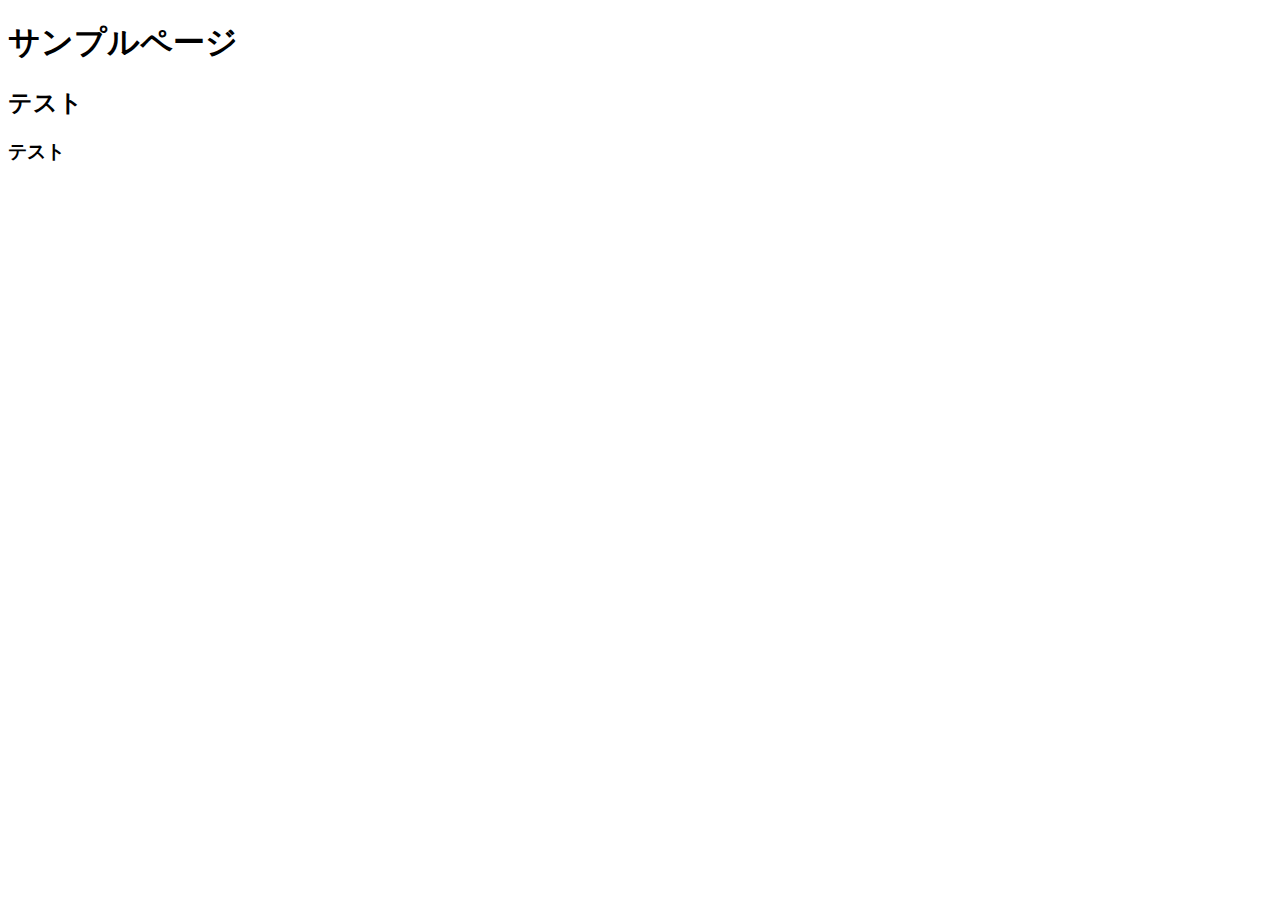
==== index.html @ 2788532e "index.html作成" ====
<!DOCTYPE html>
<html lang="ja">
<head>
    <meta charset="UTF-8">
    <meta name="viewport" content="width=device-width, initial-scale=1.0">
    <title>サンプルページ</title>
</head>
<body>
    <h1>サンプルページ</h1>
    <h2>テスト</h2>
    <h3>テスト</h3>
</body>
</html>
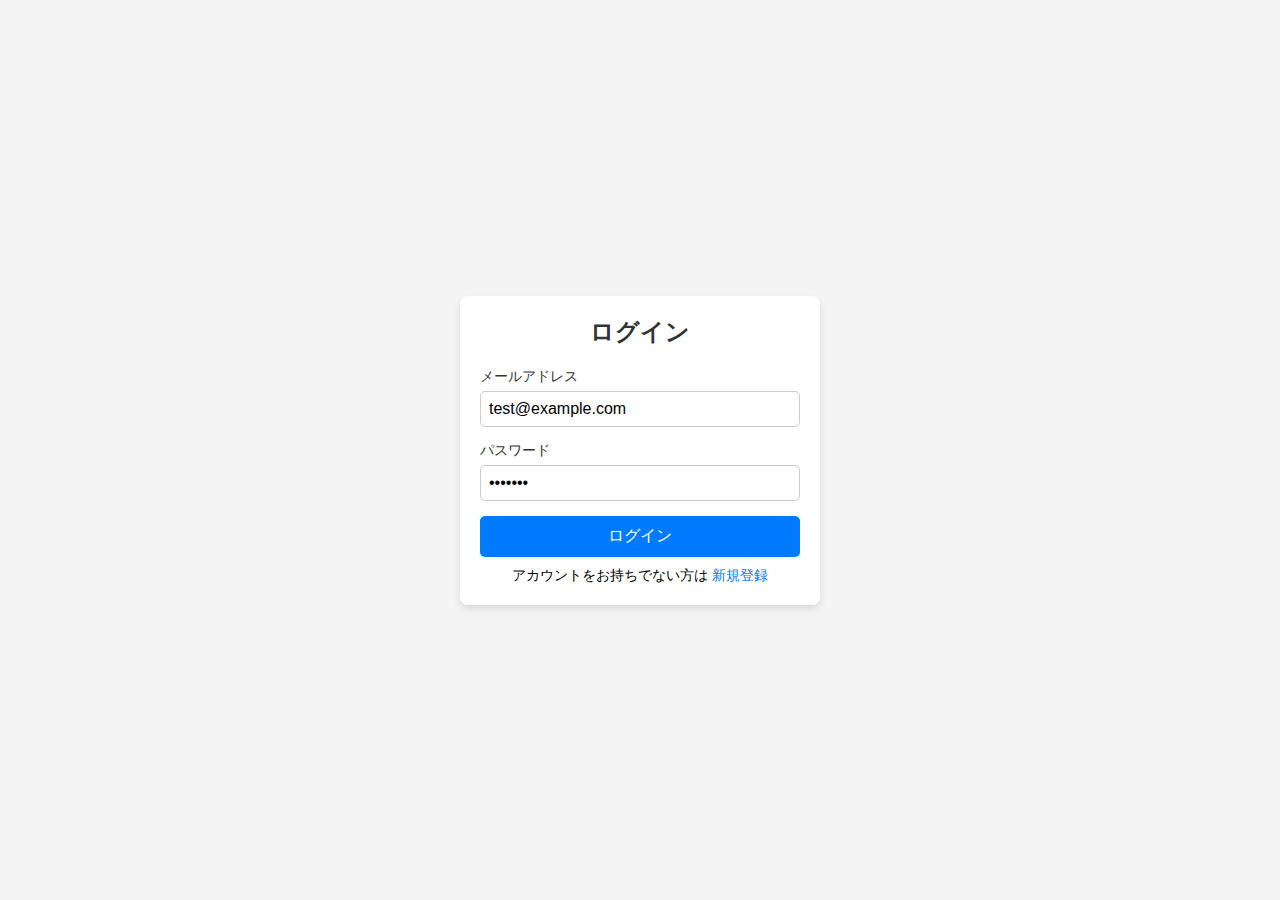
==== commit b79e8ec8: "WIP モック画面作成" ====
--- a/index.html
+++ b/index.html
@@ -3,11 +3,22 @@
 <head>
     <meta charset="UTF-8">
     <meta name="viewport" content="width=device-width, initial-scale=1.0">
-    <title>サンプルページ</title>
+    <title>ログイン - OB・OG会SaaS</title>
+    <link rel="stylesheet" href="login.css">
 </head>
 <body>
-    <h1>サンプルページ</h1>
-    <h2>テスト</h2>
-    <h3>テスト</h3>
+    <div class="login-container">
+        <h1>ログイン</h1>
+        <div class="input-group">
+            <label for="email">メールアドレス</label>
+            <input type="email" id="email" name="email" value="test@example.com" required>
+        </div>
+        <div class="input-group">
+            <label for="password">パスワード</label>
+            <input type="password" id="password" name="password" value="pass123" required>
+        </div>
+        <button class="login-button" onclick="location.href='member.html'">ログイン</button>
+        <p class="register-link">アカウントをお持ちでない方は <a href="#">新規登録</a></p>
+    </div>
 </body>
 </html>
--- a/login.css
+++ b/login.css
@@ -0,0 +1,86 @@
+/* 全体のリセット */
+* {
+    margin: 0;
+    padding: 0;
+    box-sizing: border-box;
+    font-family: Arial, sans-serif;
+}
+
+/* 画面全体のレイアウト */
+body {
+    display: flex;
+    justify-content: center;
+    align-items: center;
+    height: 100vh;
+    background-color: #f4f4f4;
+}
+
+/* ログインコンテナ */
+.login-container {
+    width: 100%;
+    max-width: 360px;
+    padding: 20px;
+    background: white;
+    border-radius: 8px;
+    box-shadow: 0 4px 8px rgba(0, 0, 0, 0.1);
+    text-align: center;
+}
+
+/* タイトル */
+h1 {
+    margin-bottom: 20px;
+    font-size: 24px;
+    color: #333;
+}
+
+/* 入力フィールド */
+.input-group {
+    margin-bottom: 15px;
+    text-align: left;
+}
+
+.input-group label {
+    display: block;
+    font-size: 14px;
+    margin-bottom: 5px;
+    color: #333;
+}
+
+.input-group input {
+    width: 100%;
+    padding: 8px;
+    border: 1px solid #ccc;
+    border-radius: 5px;
+    font-size: 16px;
+}
+
+/* ログインボタン */
+.login-button {
+    width: 100%;
+    padding: 10px;
+    background-color: #007bff;
+    color: white;
+    border: none;
+    border-radius: 5px;
+    font-size: 16px;
+    cursor: pointer;
+}
+
+.login-button:hover {
+    background-color: #0056b3;
+}
+
+/* 新規登録リンク */
+.register-link {
+    margin-top: 10px;
+    font-size: 14px;
+}
+
+.register-link a {
+    color: #007bff;
+    text-decoration: none;
+}
+
+.register-link a:hover {
+    text-decoration: underline;
+}
